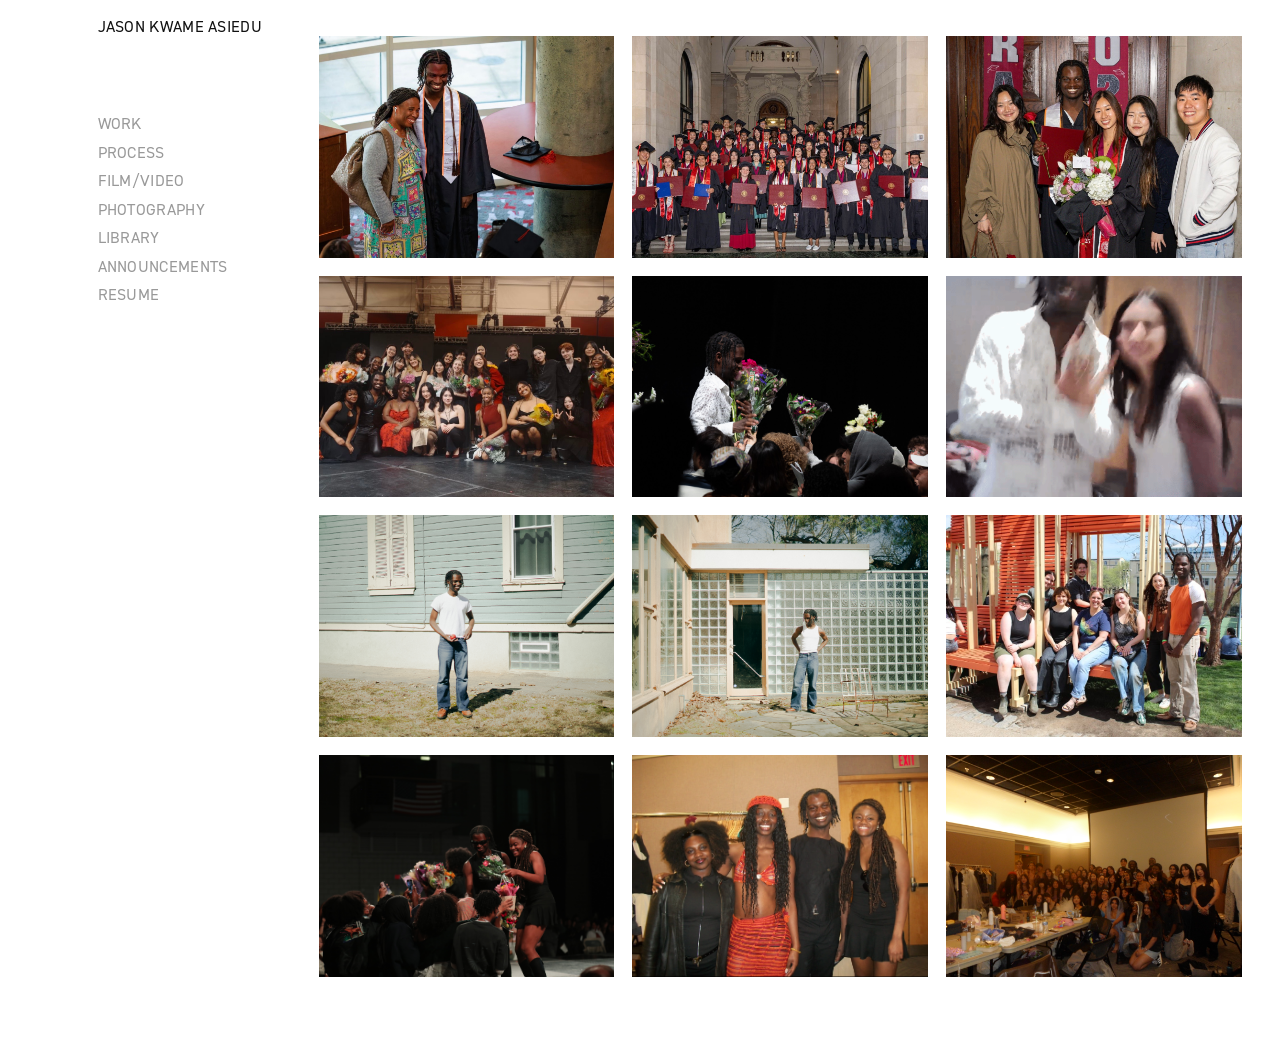
==== index.html @ d2cf8dbc "update site" ====
<!doctype html>
<html lang="en">
<head>
<meta charset="UTF-8">
<meta name="viewport" content="width=device-width, initial-scale=1">
<title>Jason Kwame Asiedu — Home</title>
<link rel="stylesheet" href="style.css">
</head>
<body>
  <aside class="sidebar">
    <a class="brand" href="index.html">JASON KWAME ASIEDU</a>
    <nav class="nav">
      <a href="work.html">WORK</a>
      <a href="process.html">PROCESS</a>
      <a href="film-video.html">FILM/VIDEO</a>
      <a href="photography.html">PHOTOGRAPHY</a>
      <a href="library.html">LIBRARY</a>
      <a href="announcements.html">ANNOUNCEMENTS</a>
      <a href="resume.html">RESUME</a>
    </nav>
  </aside>
  <main class="feed">
  <!-- Paste each new photo's <div class="box">...</div> right here, above everything else — it'll land top-left and every photo below shifts over automatically. -->
  <div class="box"><img src="images/IMG_8112.jpg" alt=""></div>
  <div class="box"><img src="images/IMG_8282.jpg" alt=""></div>
  <div class="box"><img src="images/IMG_8273.jpg" alt=""></div>
  <div class="box"><img src="images/IMG_6571.jpg" alt=""></div>
  <div class="box"><img src="images/DSC07420 2.JPG" alt=""></div>
  <div class="box"><img src="images/me and farah.gif" alt=""></div>
  <div class="box"><img src="images/54363720144_3a14958aa6_o.JPEG" alt=""></div>
  <div class="box"><img src="images/54363739653_6758ea8d88_o.JPEG" alt=""></div>
  <div class="box"><img src="images/IMG_9534.JPG" alt=""></div>
  <div class="box"><img src="images/IMG_0534.JPG" alt=""></div>
  <div class="box"><img src="images/IMG_0308.PNG" alt=""></div>
  <div class="box"><img src="images/Copy of SAM_0991.JPEG" alt=""></div>
  </main>
</body>
</html>
---- style.css ----
/* DIN 2014 — licensed font, supply your own file in /fonts/ */
@font-face {
  font-family: "DIN 2014";
  src: url("fonts/DIN-2014_Regular.woff") format("woff");
  font-weight: 400;
  font-style: normal;
  font-display: swap;
}

:root {
  --ink: #111111;
  --muted: #999999;
  --box: #d9d9d9;
  --fs: 16px;
  --font: "DIN 2014", "Helvetica Neue", Helvetica, Arial, sans-serif;
  --row: 3.16vh;          /* vertical distance between two consecutive nav rows */
}

* { box-sizing: border-box; }

html, body {
  margin: 0;
  padding: 0;
  background: #ffffff;
  color: var(--muted);
  font-family: var(--font);
  font-size: var(--fs);
  line-height: 1.45;
  letter-spacing: 0.3px;
}

a { text-decoration: none; color: inherit; }
button { font-family: inherit; font-size: inherit; letter-spacing: inherit; color: inherit; }
p { margin: 0; }

/* =====================================================================
   SIDEBAR — identical on every page.
   Positioned with vw for x, vh for y so it lines up exactly the same
   way the PDF pages measured out (x values as % of a 16:9 canvas width,
   y values as % of a 16:9 canvas height).
   ===================================================================== */
.sidebar {
  position: fixed;
  top: 0;
  left: 0;
  height: 100vh;
  padding-left: 7.62vw;
  padding-top: 1.73vh;
  width: 21.9vw;
  z-index: 10;
  background: #ffffff;
}

.brand {
  display: block;
  color: var(--ink);
  white-space: nowrap;   /* keep "JASON KWAME ASIEDU" on one line */
  margin-bottom: 8vh;
}

.nav { display: flex; flex-direction: column; }

.nav a {
  display: flex;
  align-items: center;
  height: var(--row);
  color: var(--muted);
  white-space: nowrap;
}

.nav a.active { color: var(--ink); }
.nav a:hover { color: var(--ink); }

/* spacer inserted right after the active nav item — height varies per
   page because that's how the wireframes measured out */
.nav-gap { height: 0; }

/* =====================================================================
   "SCREEN" pages — everything that should fill exactly one viewport
   with no scrolling (landing grid, process, photography, announcements,
   film/video, library, and resume all use this).
   ===================================================================== */
.screen {
  position: relative;
  width: 100vw;
  height: 100vh;
  overflow: hidden;
}

.box { position: absolute; background: var(--box); overflow: hidden; }
.meta { position: absolute; color: var(--ink); white-space: nowrap; }
.meta .sub { color: var(--ink); }

/* ---- grid pages (landing / process / photography / announcements) ---- */
/* Row 1 */
.g-r1a { left: 21.9vw; top: 5.69vh;  width: 27.5vw; height: 34.31vh; }
.g-r1b { left: 50.5vw; top: 5.69vh;  width: 27.5vw; height: 34.31vh; }
/* Row 2 */
.g-r2a { left: 21.9vw; top: 42.67vh; width: 13.2vw; height: 34.31vh; }
.g-r2b { left: 36.2vw; top: 42.67vh; width: 13.2vw; height: 34.31vh; }
.g-r2c { left: 50.5vw; top: 42.67vh; width: 27.5vw; height: 34.31vh; }
/* Row 3 */
.g-r3a { left: 21.9vw; top: 79.64vh; width: 13.2vw; height: 20.09vh; }
.g-r3b { left: 36.3vw; top: 79.64vh; width: 27.4vw; height: 20.09vh; }
.g-r3c { left: 64.9vw; top: 79.64vh; width: 13.2vw; height: 20.09vh; }

.meta-r1 { left: 79.1vw; top: 12.93vh; }
.meta-r2 { left: 79.1vw; top: 68.76vh; }

/* ---- film/video (single full block) ---- */
.fv-box { left: 21.9vw; top: 12.44vh; width: 56.1vw; height: 76.98vh; }

/* ---- library (uneven two-column pairs) ---- */
.lib-a { left: 36.2vw; top: 12.27vh; width: 27.5vw; height: 48.89vh; }
.lib-b { left: 64.8vw; top: 12.27vh; width: 13.2vw; height: 48.89vh; }
.lib-c { left: 36.2vw; top: 65.78vh; width: 27.5vw; height: 33.96vh; }
.lib-d { left: 64.8vw; top: 65.78vh; width: 13.2vw; height: 33.96vh; }
.lib-meta { left: 79.2vw; top: 12.93vh; }
.lib-meta .sub { color: var(--muted); }

/* =====================================================================
   WORK — a tall, scrolling page. Each carousel frame is a fixed 7:1
   strip: your widest images fill it edge to edge, anything narrower
   gets white margins on the sides instead of being cropped. Because
   the frame is short, the next project's carousel naturally peeks in
   at the bottom of the screen before you scroll to it.
   ===================================================================== */
.work-page { position: relative; padding-left: 21.9vw; }

.project { position: relative; padding: 6vh 4vw 14vh 3vw; }

.carousel {
  position: relative;
  width: 56vw;
  aspect-ratio: 2 / 1;
  display: flex;
  align-items: center;
  justify-content: center;
  background: #ffffff;
}

.carousel .box {
  position: static;
  width: 100%;
  height: 100%;
  display: flex;
  align-items: center;
  justify-content: center;
  background: #ffffff;
}

.carousel .box img {
  display: block;
  max-width: 100%;
  max-height: 100%;
  width: auto;
  height: auto;
  object-fit: contain;
}

.car-btn {
  position: absolute;
  top: 50%;
  transform: translateY(-50%);
  background: none;
  border: none;
  font-size: 22px;
  cursor: pointer;
  padding: 12px;
  color: var(--ink);
}
.car-btn.prev { left: -6px; }
.car-btn.next { right: -6px; }

.project-meta {
  position: absolute;
  left: calc(56vw + 5vw);
  top: 6vh;
  width: 16vw;
}

.project-title { color: var(--ink); white-space: nowrap; }
.project-date { color: var(--muted); margin-top: 2px; }

.toggle {
  display: block;
  background: none;
  border: none;
  color: var(--muted);
  cursor: pointer;
  padding: 0;
  margin-top: 10px;
}
.toggle:hover { color: var(--ink); }

.description { color: var(--muted); margin-top: 10px; max-width: 16vw; }
.description[hidden] { display: none; }

/* =====================================================================
   RESUME
   Section headings sit visibly higher than the row of entries under
   them (pulled up slightly rather than baseline-aligned) — matching
   the staggered look in the reference CV.
   ===================================================================== */
.resume-page {
  position: relative;
  padding: 6vh 4vw 8vh 21.9vw;
}

.resume-contact { position: absolute; left: 79.1vw; top: 1.73vh; color: var(--muted); white-space: nowrap; }

.resume-section {
  display: flex;
  align-items: flex-start;
  gap: 2vw;
  margin-bottom: 5.5vh;
}

.resume-heading {
  flex: 0 0 13vw;
  color: var(--ink);
  transform: translateY(-1.4vh); /* the "higher" offset */
}

.resume-entries { flex: 1; display: flex; flex-direction: column; gap: 2.6vh; }

.resume-entry { display: flex; gap: 2vw; }

.entry-left { flex: 0 0 15vw; }
.entry-title { color: var(--ink); }
.entry-sub { color: var(--muted); }

.entry-desc { flex: 1 1 24vw; color: var(--muted); max-width: 26vw; }

.entry-date { flex: 0 0 9vw; text-align: right; color: var(--ink); white-space: nowrap; }

.skills-list { color: var(--muted); max-width: 46vw; }

/* =====================================================================
   RESPONSIVE FALLBACK — below this, drop the fixed-screen approach
   and let everything stack so the site stays usable on phones.
   ===================================================================== */
@media (max-width: 820px) {
  .sidebar { position: static; width: auto; padding: 24px; }
  .screen { height: auto; width: auto; overflow: visible; position: static; }
  .box, .meta { position: static; width: auto !important; height: auto !important; margin-bottom: 12px; }
  .box { aspect-ratio: 4/3; }
  .meta-r1, .meta-r2, .lib-meta { margin: 12px 0; }

  .work-page { padding-left: 24px; }
  .project { height: auto; padding: 24px; }
  .carousel { width: 100%; height: auto; aspect-ratio: 16/9; }
  .project-meta { position: static; width: auto; margin-top: 12px; }

  .resume-page { padding: 24px; }
  .resume-contact { position: static; display: block; margin: 8px 0 24px; }
  .resume-section, .resume-entry { flex-direction: column; gap: 6px; }
  .resume-heading { transform: none; }
  .entry-date { text-align: left; }
}
/* =====================================================================
   this makes it so the images on the index are on grid formation
   ===================================================================== */
   .feed {
  margin-left: 21.9vw;
  padding: 4vh 3vw 8vh 3vw;
  display: grid;
  grid-template-columns: repeat(3, 1fr);
  gap: 1.4vw;
}

.feed .box {
  position: static;
  aspect-ratio: 4 / 3;
}
.box img, .box video {
  width: 100%;
  height: 100%;
  object-fit: cover;
  display: block;
}
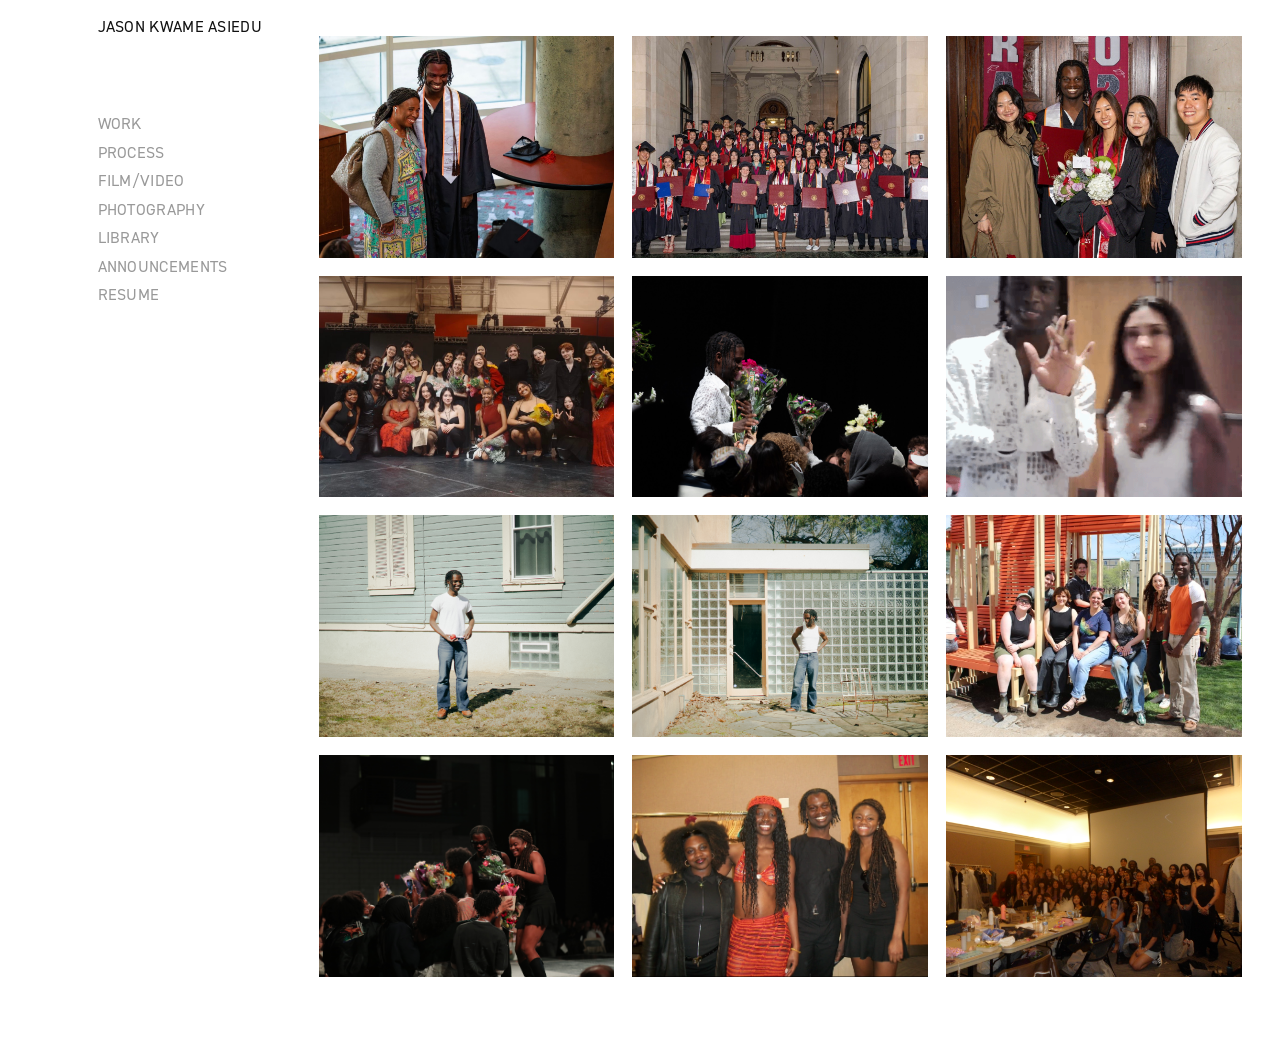
==== commit b301eb24: "analytics added" ====
--- a/index.html
+++ b/index.html
@@ -1,6 +1,15 @@
 <!doctype html>
 <html lang="en">
 <head>
+  <!-- Google tag (gtag.js) -->
+<script async src="https://www.googletagmanager.com/gtag/js?id=G-YB03EW7RYS"></script>
+<script>
+  window.dataLayer = window.dataLayer || [];
+  function gtag(){dataLayer.push(arguments);}
+  gtag('js', new Date());
+
+  gtag('config', 'G-YB03EW7RYS');
+</script>
 <meta charset="UTF-8">
 <meta name="viewport" content="width=device-width, initial-scale=1">
 <title>Jason Kwame Asiedu — Home</title>
--- a/style.css
+++ b/style.css
@@ -6,7 +6,10 @@
   font-style: normal;
   font-display: swap;
 }
-
+body {
+  user-select: none;
+  -webkit-user-select: none;
+}
 :root {
   --ink: #111111;
   --muted: #999999;
@@ -241,12 +244,14 @@
    and let everything stack so the site stays usable on phones.
    ===================================================================== */
 @media (max-width: 820px) {
-  .sidebar { position: static; width: auto; padding: 24px; }
+  .sidebar { position: static; width: auto; height: auto; padding: 24px; }
   .screen { height: auto; width: auto; overflow: visible; position: static; }
   .box, .meta { position: static; width: auto !important; height: auto !important; margin-bottom: 12px; }
   .box { aspect-ratio: 4/3; }
   .meta-r1, .meta-r2, .lib-meta { margin: 12px 0; }
 
+  .feed { margin-left: 0; grid-template-columns: repeat(2, 1fr); }
+  
   .work-page { padding-left: 24px; }
   .project { height: auto; padding: 24px; }
   .carousel { width: 100%; height: auto; aspect-ratio: 16/9; }
